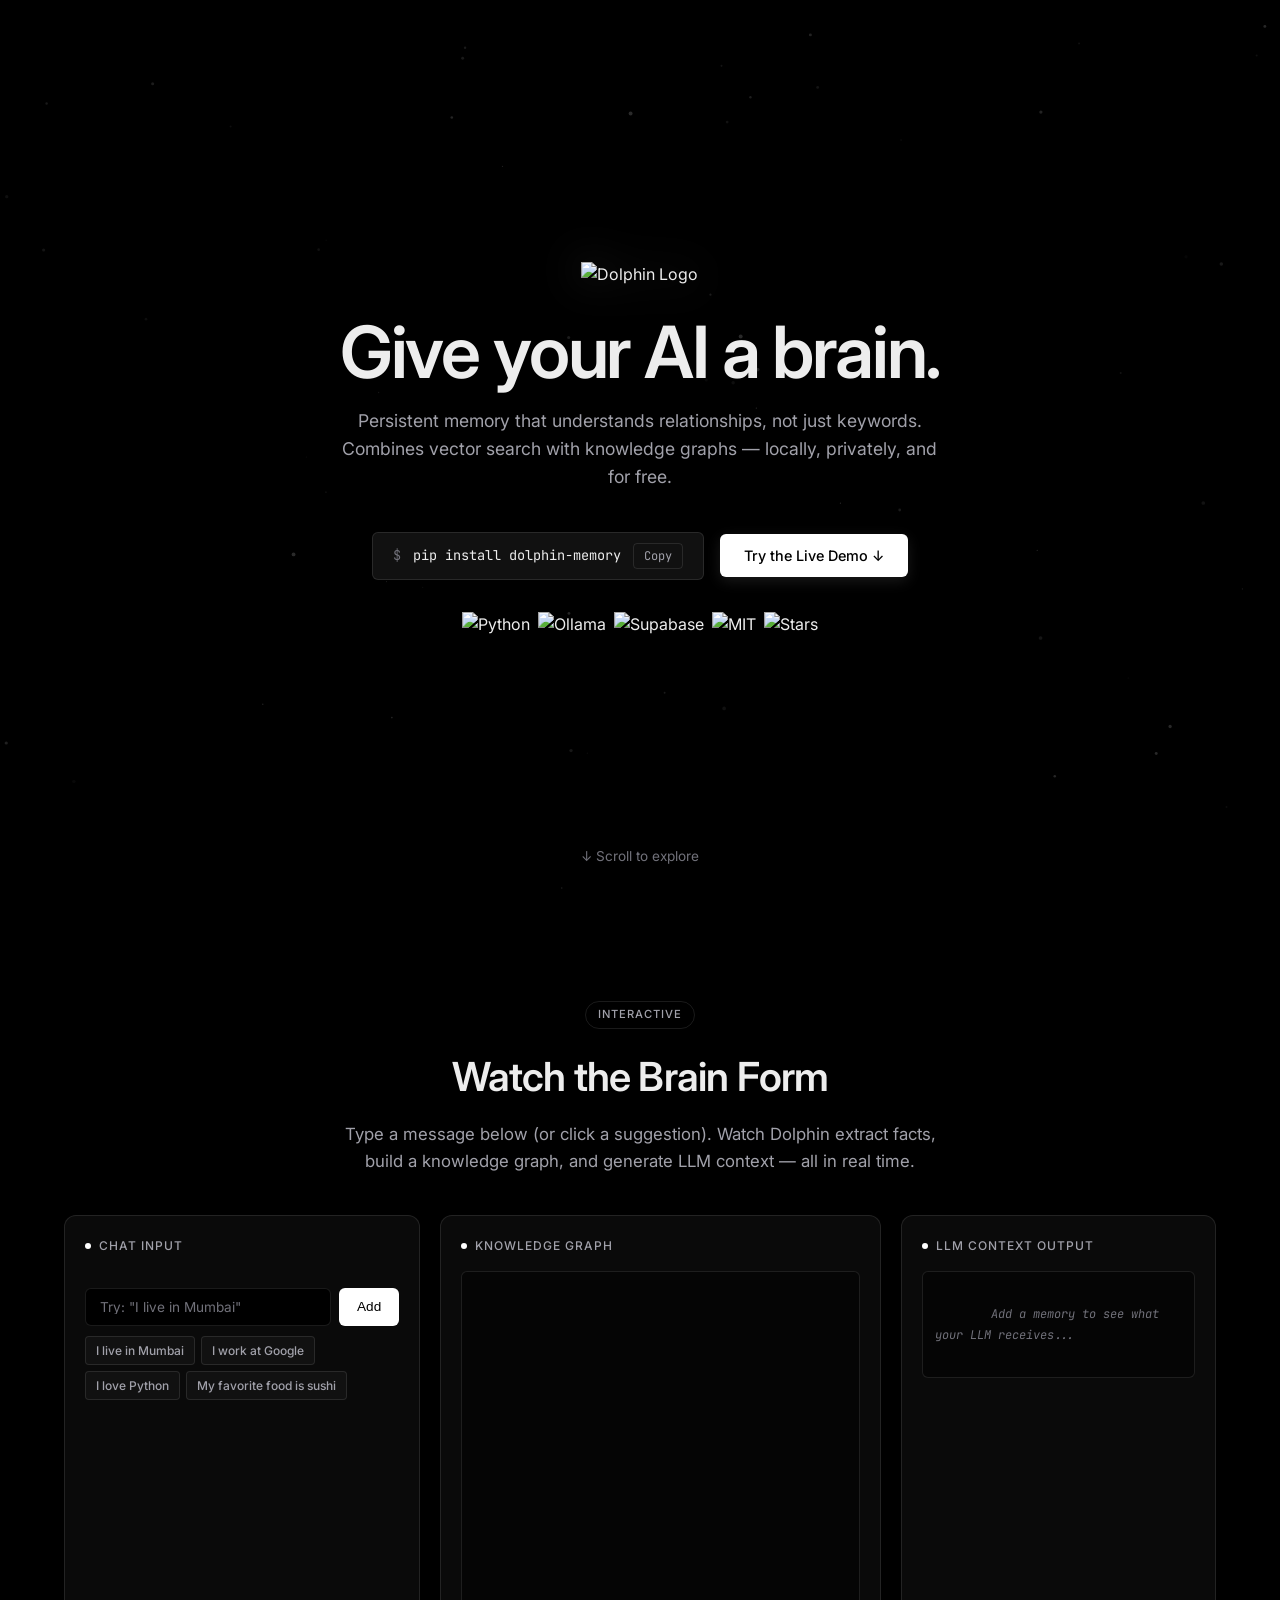
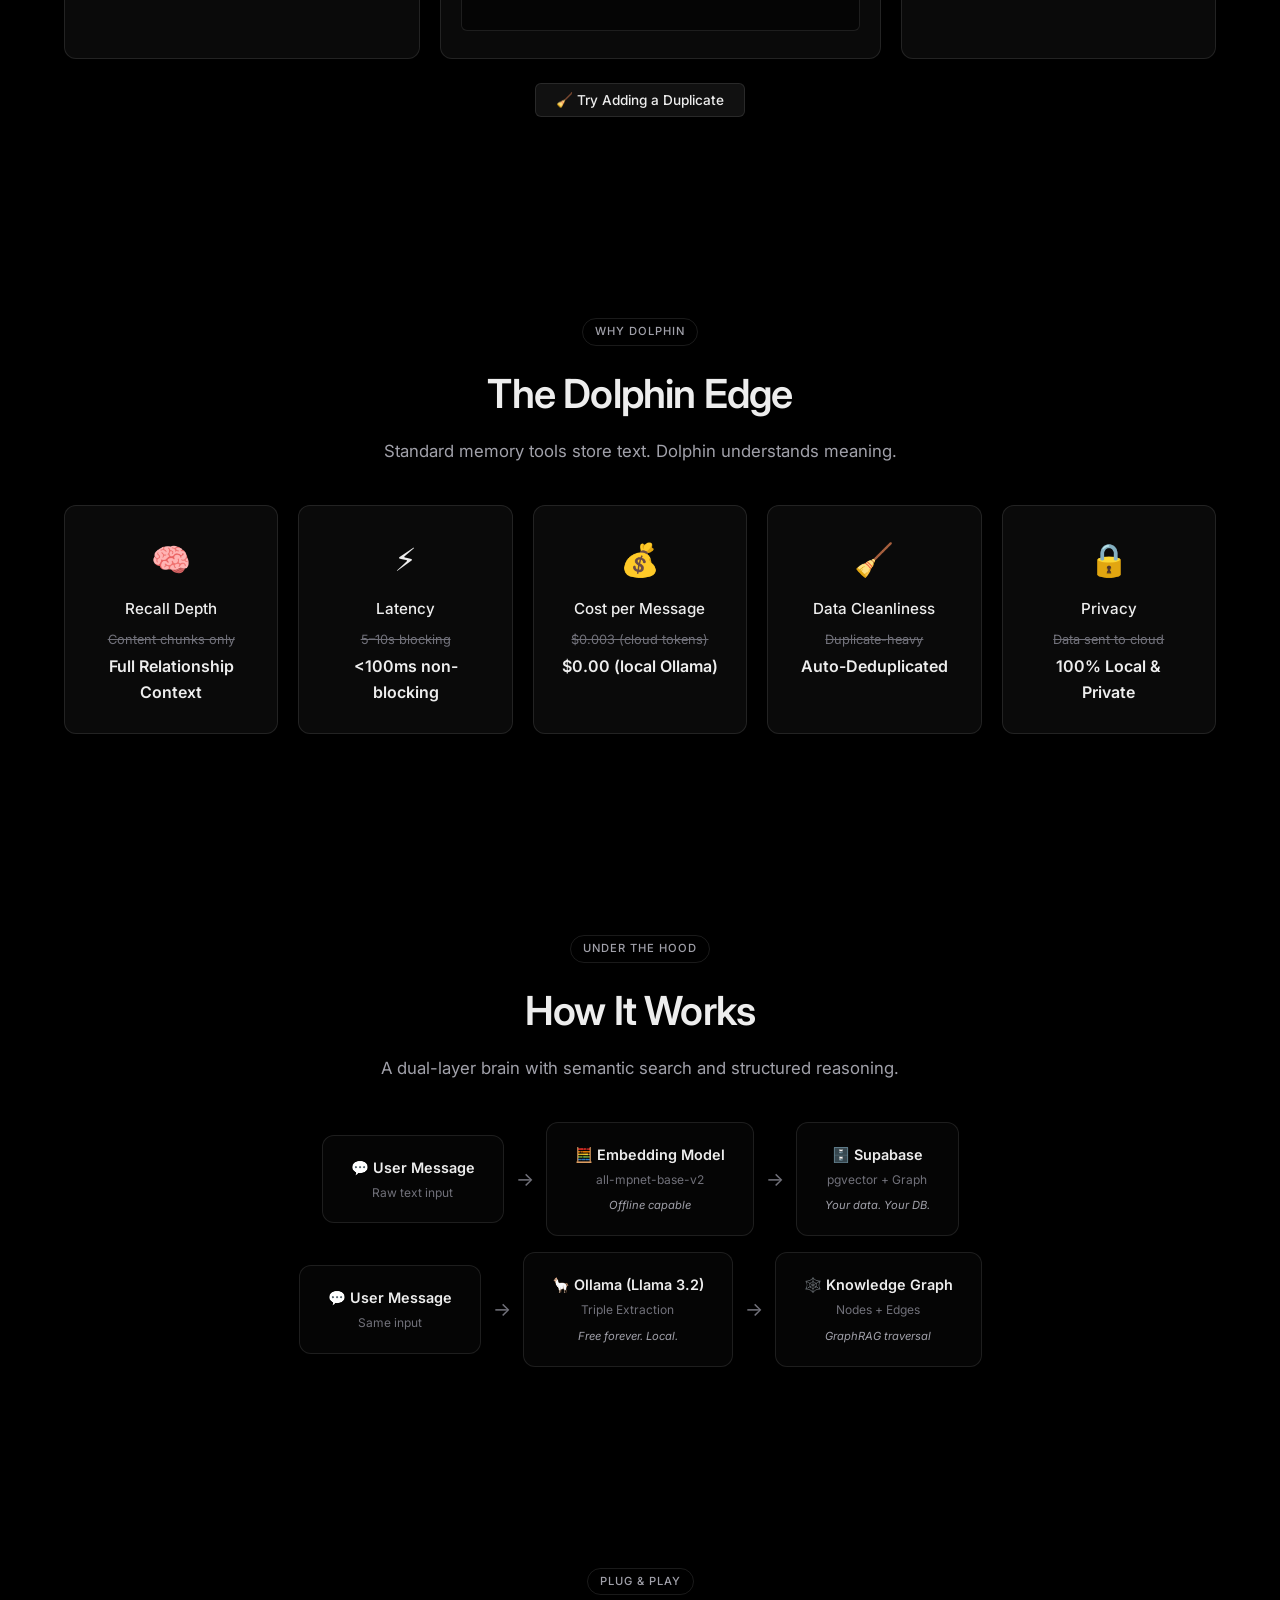
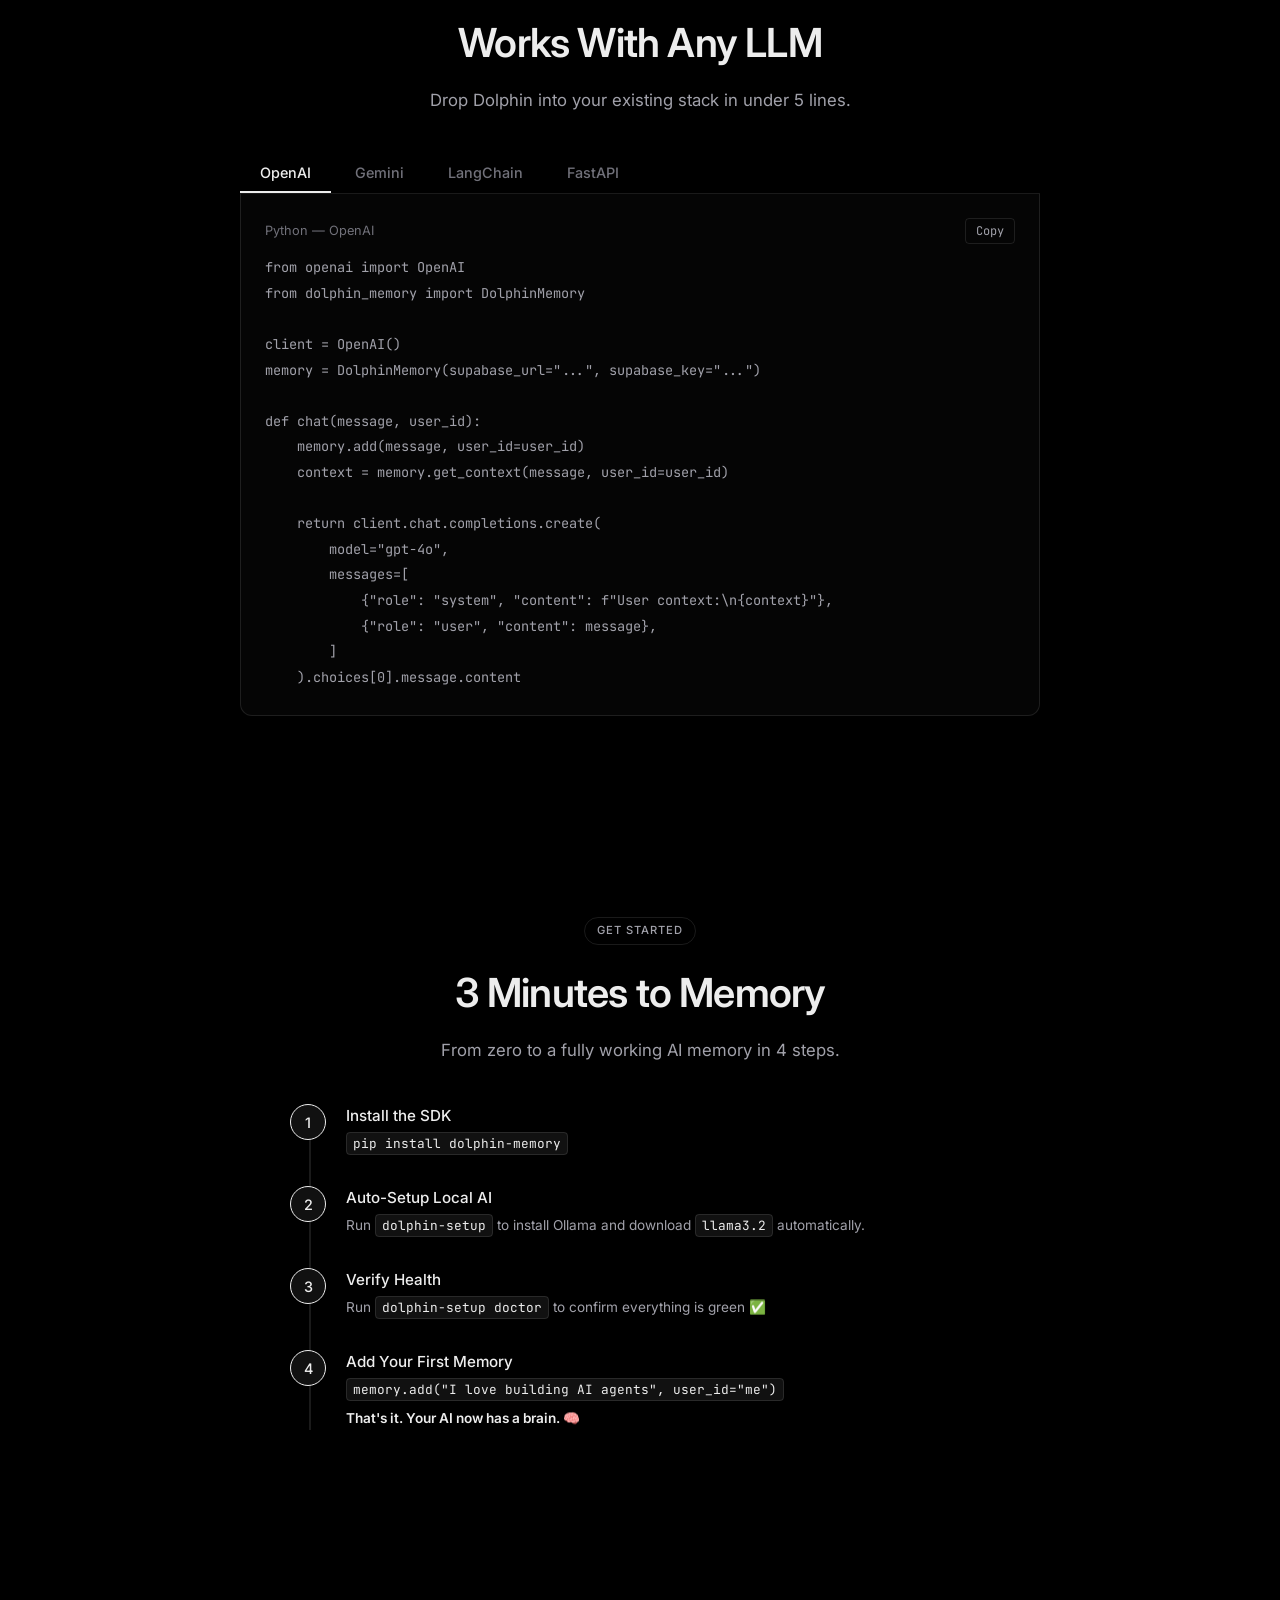
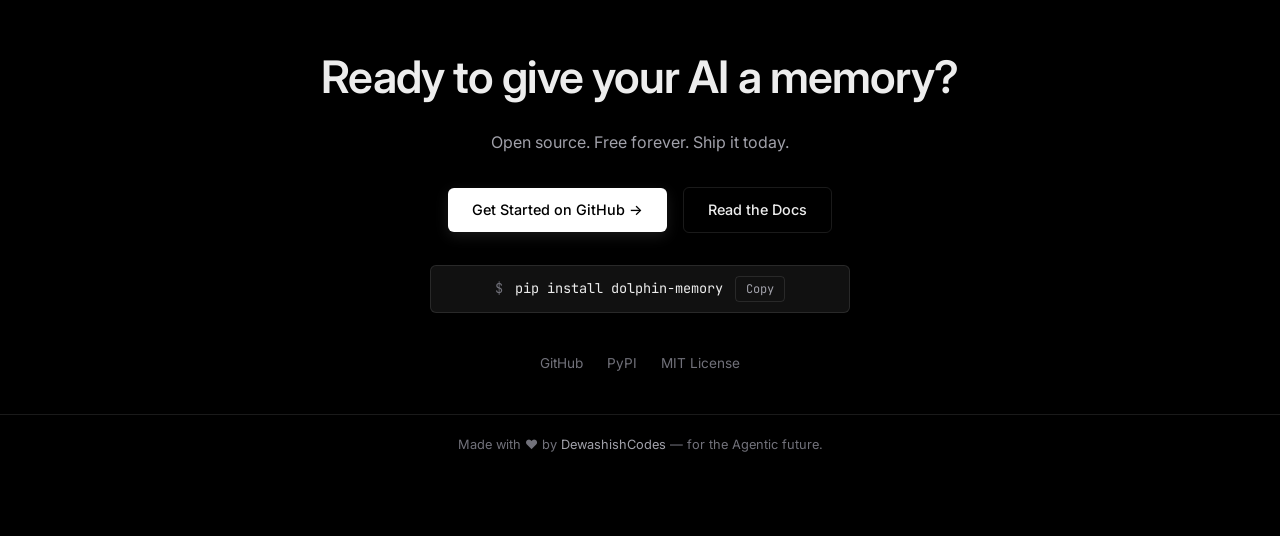
==== docs/index.html @ de153156 "feat(docs): interactive landing page with linear aesthetic - Single-page vanilla HTML/CSS/JS impleme" ====
<!DOCTYPE html>
<html lang="en">
<head>
<meta charset="UTF-8">
<meta name="viewport" content="width=device-width, initial-scale=1.0">
<title>Dolphin Memory — Give your AI a brain</title>
<meta name="description" content="Production-grade memory layer for LLMs. Combines vector retrieval with knowledge graphs. Local-first, non-blocking, and free forever.">
<meta property="og:title" content="Dolphin Memory — Give your AI a brain">
<meta property="og:description" content="Persistent, graph-enhanced memory for LLMs. One line of code.">
<meta property="og:type" content="website">
<link rel="preconnect" href="https://fonts.googleapis.com">
<link href="https://fonts.googleapis.com/css2?family=Inter:wght@400;500;600;700;800;900&family=JetBrains+Mono:wght@400;500&display=swap" rel="stylesheet">
<style>
/* ===== RESET & DESIGN TOKENS ===== */
*,*::before,*::after{box-sizing:border-box;margin:0;padding:0}
:root{
  --bg-deep:#000000;--bg-card:#0a0a0a;--bg-card-hover:#111111;
  --accent:#ffffff;--accent-dim:rgba(255,255,255,0.1);
  --text:#ededed;--text-muted:#a1a1aa;--text-dim:#71717a;
  --border:rgba(255,255,255,0.1);--radius:12px;--radius-sm:6px;
  --font:'Inter',system-ui,sans-serif;--mono:'JetBrains Mono',monospace;
}
html{scroll-behavior:smooth;font-size:16px}
body{font-family:var(--font);background:var(--bg-deep);color:var(--text);overflow-x:hidden;line-height:1.6}
a{color:var(--text-muted);text-decoration:none;transition:color .2s}
a:hover{color:var(--accent)}

/* ===== UTILITIES ===== */
.container{max-width:1200px;margin:0 auto;padding:0 24px}
.section{padding:100px 0;position:relative}
.badge{display:inline-block;padding:4px 12px;border-radius:20px;font-size:.7rem;font-weight:500;letter-spacing:1px;text-transform:uppercase}
.badge-cyan{background:transparent;color:var(--text-muted);border:1px solid var(--border)}

/* ===== GLASSMORPHISM CARDS ===== */
.glass{background:var(--bg-card);border:1px solid var(--border);border-radius:var(--radius);backdrop-filter:blur(16px);-webkit-backdrop-filter:blur(16px);transition:all .3s ease}
.glass:hover{background:var(--bg-card-hover);border-color:rgba(148,163,184,.2)}

/* ===== BUTTONS ===== */
.btn{display:inline-flex;align-items:center;gap:8px;padding:10px 24px;border-radius:var(--radius-sm);font-weight:500;font-size:.9rem;border:none;cursor:pointer;transition:all .2s ease;font-family:var(--font);text-decoration:none}
.btn-primary{background:var(--accent);color:#000000;box-shadow:0 4px 14px rgba(255,255,255,0.1)}
.btn-primary:hover{transform:translateY(-1px);box-shadow:0 6px 20px rgba(255,255,255,0.15);background:#fafafa}
.btn-secondary{background:transparent;color:var(--text);border:1px solid var(--border)}
.btn-secondary:hover{border-color:var(--accent);color:var(--accent)}
.btn-copy{background:transparent;border:1px solid var(--border);color:var(--text-muted);padding:4px 10px;font-size:.75rem;border-radius:4px;cursor:pointer;font-family:var(--mono);transition:all .2s}
.btn-copy:hover{border-color:var(--text);color:var(--text)}

/* ===== SCROLL ANIMATIONS ===== */
.reveal{opacity:0;transform:translateY(30px);transition:all .7s cubic-bezier(.16,1,.3,1)}
.reveal.visible{opacity:1;transform:translateY(0)}

/* ===== PARTICLE CANVAS ===== */
#particles{position:fixed;top:0;left:0;width:100%;height:100%;z-index:0;pointer-events:none}

/* ===== HERO ===== */
.hero{min-height:100vh;display:flex;align-items:center;justify-content:center;text-align:center;position:relative;z-index:1}
.hero-logo{width:80px;height:80px;margin-bottom:24px;filter:drop-shadow(0 0 20px rgba(255,255,255,0.2));animation:pulse-glow 4s ease-in-out infinite}
@keyframes pulse-glow{0%,100%{filter:drop-shadow(0 0 10px rgba(255,255,255,0.1))}50%{filter:drop-shadow(0 0 30px rgba(255,255,255,0.3))}}
.hero h1{font-size:clamp(2.5rem,6vw,4.5rem);font-weight:600;line-height:1.1;margin-bottom:16px;letter-spacing:-0.03em}
.hero .subtitle{font-size:clamp(1rem,2vw,1.1rem);color:var(--text-muted);max-width:600px;margin:0 auto 40px;font-weight:400}
.hero-ctas{display:flex;gap:16px;justify-content:center;flex-wrap:wrap;margin-bottom:32px;align-items:center}
.install-cmd{display:flex;align-items:center;gap:12px;padding:10px 20px;border-radius:var(--radius-sm);font-family:var(--mono);font-size:.85rem;background:#111;border:1px solid var(--border);color:var(--text)}
.install-cmd .dollar{color:var(--text-dim);user-select:none}
.hero-badges{display:flex;gap:8px;justify-content:center;flex-wrap:wrap;margin-top:8px}
.hero-badges img{height:26px}
.scroll-hint{position:absolute;bottom:32px;left:50%;transform:translateX(-50%);color:var(--text-dim);font-size:.85rem;animation:bob 2s ease-in-out infinite}
@keyframes bob{0%,100%{transform:translateX(-50%) translateY(0)}50%{transform:translateX(-50%) translateY(8px)}}

/* ===== DEMO SECTION ===== */
.demo-grid{display:grid;grid-template-columns:1fr 1.4fr 1fr;gap:20px;margin-top:40px}
.demo-panel{padding:20px;min-height:420px}
.demo-panel h3{font-size:.75rem;text-transform:uppercase;letter-spacing:1px;color:var(--text-muted);margin-bottom:16px;display:flex;align-items:center;gap:8px;font-weight:500}
.demo-panel h3 .dot{width:6px;height:6px;border-radius:50%;background:var(--accent);display:inline-block}

/* Chat Panel */
.chat-messages{display:flex;flex-direction:column;gap:10px;margin-bottom:16px;max-height:280px;overflow-y:auto}
.chat-msg{padding:8px 12px;border-radius:8px;font-size:.85rem;max-width:90%;animation:msg-in .4s ease}
.chat-msg.user{background:#1a1a1a;border:1px solid var(--border);align-self:flex-end;color:var(--text)}
.chat-msg.system{background:transparent;border:1px dashed var(--border);align-self:flex-start;color:var(--text-muted);font-family:var(--mono);font-size:.75rem}
@keyframes msg-in{from{opacity:0;transform:translateY(10px)}to{opacity:1;transform:translateY(0)}}
.chat-input-wrap{display:flex;gap:8px}
.chat-input{flex:1;padding:10px 14px;border-radius:var(--radius-sm);background:#000;border:1px solid var(--border);color:var(--text);font-family:var(--font);font-size:.85rem;outline:none;transition:border-color .2s}
.chat-input:focus{border-color:var(--text-muted)}
.chat-input::placeholder{color:var(--text-dim)}
.chat-send{padding:10px 18px;border-radius:var(--radius-sm);background:var(--accent);color:#000;border:none;cursor:pointer;font-weight:500;font-size:.85rem;transition:all .2s}
.chat-send:hover{background:#fafafa}
.quick-msgs{display:flex;flex-wrap:wrap;gap:6px;margin-top:10px}
.quick-msg{padding:4px 10px;border-radius:4px;font-size:.75rem;background:#111;border:1px solid var(--border);color:var(--text-muted);cursor:pointer;transition:all .2s;font-weight:500}
.quick-msg:hover{background:#222;color:var(--text)}

/* Graph Canvas */
#graph-canvas{width:100%;height:360px;border-radius:var(--radius-sm);background:#050505;border:1px solid var(--border)}

/* Context Panel */
.context-output{font-family:var(--mono);font-size:.75rem;line-height:1.7;color:var(--text-muted);white-space:pre-wrap;max-height:320px;overflow-y:auto;padding:12px;background:#050505;border-radius:var(--radius-sm);border:1px solid var(--border)}
.context-output .mem-header{color:var(--text);font-weight:600}
.context-output .mem-time{color:var(--text-dim)}

/* Dedup Banner */
.dedup-banner{margin-top:24px;text-align:center}
.dedup-btn{padding:8px 20px;border-radius:var(--radius-sm);background:#111;border:1px solid var(--border);color:var(--text);cursor:pointer;font-family:var(--font);font-weight:500;font-size:.85rem;transition:all .2s}
.dedup-btn:hover{background:#222}
.dedup-toast{margin-top:12px;padding:8px 16px;border-radius:var(--radius-sm);background:transparent;border:1px solid var(--border);color:var(--text);font-size:.8rem;display:none;animation:msg-in .4s ease}

/* ===== EDGE SECTION ===== */
.edge-grid{display:grid;grid-template-columns:repeat(auto-fit,minmax(200px,1fr));gap:20px;margin-top:40px}
.edge-card{padding:28px;text-align:center}
.edge-card .edge-icon{font-size:2rem;margin-bottom:12px}
.edge-card h4{font-size:.95rem;margin-bottom:8px;font-weight:500}
.edge-card .edge-old{color:var(--text-dim);font-size:.8rem;text-decoration:line-through;margin-bottom:4px}
.edge-card .edge-new{color:var(--text);font-size:1rem;font-weight:600}

/* ===== ARCHITECTURE ===== */
.arch-flow{display:flex;align-items:center;justify-content:center;gap:12px;flex-wrap:wrap;margin-top:40px}
.arch-node{padding:20px 28px;text-align:center;min-width:160px;background:#050505}
.arch-node .arch-label{font-weight:600;font-size:.9rem;margin-bottom:4px}
.arch-node .arch-sub{font-size:.75rem;color:var(--text-dim)}
.arch-node .arch-tag{margin-top:8px;font-size:.7rem;color:var(--text-muted);font-style:italic}
.arch-arrow{color:var(--text-dim);font-size:1.2rem;animation:arrow-pulse 1.5s ease-in-out infinite}
@keyframes arrow-pulse{0%,100%{opacity:.3}50%{opacity:1}}

/* ===== CODE TABS ===== */
.tabs-bar{display:flex;gap:4px;margin-bottom:0;border-bottom:1px solid var(--border);padding-bottom:0}
.tab-btn{padding:10px 20px;border:none;background:transparent;color:var(--text-dim);font-family:var(--font);font-size:.9rem;font-weight:500;cursor:pointer;border-bottom:2px solid transparent;transition:all .2s}
.tab-btn:hover{color:var(--text)}
.tab-btn.active{color:var(--text);border-bottom-color:var(--text)}
.tab-content{display:none;padding:24px;border-radius:0 0 var(--radius) var(--radius);background:#050505;border:1px solid var(--border);border-top:none}
.tab-content.active{display:block}
.tab-content pre{margin:0;overflow-x:auto}
.tab-content code{font-family:var(--mono);font-size:.85rem;line-height:1.6;color:var(--text-muted)}
.code-header{display:flex;justify-content:space-between;align-items:center;margin-bottom:12px}
.code-header span{font-size:.8rem;color:var(--text-dim)}

/* ===== STEPPER ===== */
.stepper{max-width:700px;margin:40px auto 0;position:relative}
.stepper::before{content:'';position:absolute;left:19px;top:0;bottom:0;width:2px;background:var(--border)}
.step{display:flex;gap:20px;margin-bottom:32px;position:relative}
.step-dot{width:36px;height:36px;border-radius:50%;background:#000;border:1px solid var(--border);display:flex;align-items:center;justify-content:center;flex-shrink:0;font-size:.9rem;font-weight:500;transition:all .4s;z-index:1;color:var(--text-dim)}
.step.done .step-dot{background:#111;border-color:var(--text);color:var(--text)}
.step-body h4{font-size:.95rem;margin-bottom:4px;font-weight:500}
.step-body p{font-size:.85rem;color:var(--text-muted)}
.step-body code{font-family:var(--mono);background:#111;border:1px solid var(--border);padding:2px 6px;border-radius:4px;font-size:.8rem;color:var(--text)}

/* ===== SECTION HEADERS ===== */
.section-tag{text-align:center;margin-bottom:16px}
.section-title{text-align:center;font-size:clamp(1.8rem,4vw,2.5rem);font-weight:600;margin-bottom:12px;letter-spacing:-0.02em}
.section-sub{text-align:center;color:var(--text-muted);max-width:600px;margin:0 auto 20px;font-size:1.05rem}

/* ===== FOOTER ===== */
.footer-cta{text-align:center;padding:80px 0 60px}
.footer-cta h2{font-size:clamp(2rem,4vw,2.8rem);font-weight:600;margin-bottom:16px;letter-spacing:-0.02em}
.footer-cta p{color:var(--text-muted);margin-bottom:32px;font-size:1rem}
.footer-links{display:flex;justify-content:center;gap:24px;margin-top:40px;flex-wrap:wrap}
.footer-links a{color:var(--text-dim);font-size:.85rem}
.footer-credit{text-align:center;padding:20px 0;color:var(--text-dim);font-size:.8rem;border-top:1px solid var(--border);margin-top:40px}

/* ===== RESPONSIVE ===== */
@media(max-width:900px){
  .demo-grid{grid-template-columns:1fr}
  .arch-flow{flex-direction:column}
  .arch-arrow{transform:rotate(90deg);margin:8px 0}
  .edge-grid{grid-template-columns:1fr 1fr}
}
@media(max-width:600px){
  .hero-ctas{flex-direction:column;align-items:center}
  .install-cmd{font-size:.8rem}
  .edge-grid{grid-template-columns:1fr}
}
</style>
</head>
<body>

<!-- ===== PARTICLE BG ===== -->
<canvas id="particles"></canvas>

<!-- ===== HERO ===== -->
<section class="hero" id="hero">
<div class="container">
  <img class="hero-logo" src="https://github.com/user-attachments/assets/5f652c60-7932-4a65-a3f5-0b7e2d3339ad" alt="Dolphin Logo">
  <h1>Give your AI a brain.</h1>
  <p class="subtitle">Persistent memory that understands relationships, not just keywords. Combines vector search with knowledge graphs — locally, privately, and for free.</p>
  <div class="hero-ctas">
    <div class="install-cmd"><span class="dollar">$</span> pip install dolphin-memory <button class="btn-copy" onclick="copyText('pip install dolphin-memory',this)">Copy</button></div>
    <a href="#demo" class="btn btn-primary">Try the Live Demo ↓</a>
  </div>
  <div class="hero-badges">
    <img src="https://img.shields.io/badge/Python-3.10+-blue?style=flat-square&logo=python" alt="Python">
    <img src="https://img.shields.io/badge/Ollama-Local_LLM-orange?style=flat-square" alt="Ollama">
    <img src="https://img.shields.io/badge/Supabase-Database-3ECF8E?style=flat-square&logo=supabase&logoColor=white" alt="Supabase">
    <img src="https://img.shields.io/badge/License-MIT-green?style=flat-square" alt="MIT">
    <img src="https://img.shields.io/github/stars/DewashishCodes/dolphin?style=flat-square&color=yellow" alt="Stars">
  </div>
</div>
<div class="scroll-hint">↓ Scroll to explore</div>
</section>

<!-- ===== LIVE DEMO ===== -->
<section class="section" id="demo">
<div class="container">
  <div class="section-tag"><span class="badge badge-cyan">Interactive</span></div>
  <h2 class="section-title reveal">Watch the Brain Form</h2>
  <p class="section-sub reveal">Type a message below (or click a suggestion). Watch Dolphin extract facts, build a knowledge graph, and generate LLM context — all in real time.</p>

  <div class="demo-grid reveal">
    <!-- Chat Panel -->
    <div class="demo-panel glass" id="chat-panel">
      <h3><span class="dot"></span> Chat Input</h3>
      <div class="chat-messages" id="chat-messages"></div>
      <div class="chat-input-wrap">
        <input class="chat-input" id="chat-input" placeholder='Try: "I live in Mumbai"' onkeydown="if(event.key==='Enter')sendChat()">
        <button class="chat-send" onclick="sendChat()">Add</button>
      </div>
      <div class="quick-msgs">
        <span class="quick-msg" onclick="quickSend(this)">I live in Mumbai</span>
        <span class="quick-msg" onclick="quickSend(this)">I work at Google</span>
        <span class="quick-msg" onclick="quickSend(this)">I love Python</span>
        <span class="quick-msg" onclick="quickSend(this)">My favorite food is sushi</span>
      </div>
    </div>

    <!-- Graph Panel -->
    <div class="demo-panel glass">
      <h3><span class="dot"></span> Knowledge Graph</h3>
      <canvas id="graph-canvas"></canvas>
    </div>

    <!-- Context Panel -->
    <div class="demo-panel glass" id="context-panel">
      <h3><span class="dot"></span> LLM Context Output</h3>
      <div class="context-output" id="context-output">
        <span style="color:var(--text-dim);font-style:italic">Add a memory to see what your LLM receives...</span>
      </div>
    </div>
  </div>

  <!-- Dedup Demo -->
  <div class="dedup-banner reveal">
    <button class="dedup-btn" id="dedup-btn" onclick="demoDedupe()">🧹 Try Adding a Duplicate</button>
    <div class="dedup-toast" id="dedup-toast">🧹 Deduplicated! Reinforced existing memory (Similarity: 0.96)</div>
  </div>
</div>
</section>

<!-- ===== THE DOLPHIN EDGE ===== -->
<section class="section" id="edge">
<div class="container">
  <div class="section-tag"><span class="badge badge-cyan">Why Dolphin</span></div>
  <h2 class="section-title reveal">The Dolphin Edge</h2>
  <p class="section-sub reveal">Standard memory tools store text. Dolphin understands meaning.</p>
  <div class="edge-grid">
    <div class="glass edge-card reveal"><div class="edge-icon">🧠</div><h4>Recall Depth</h4><p class="edge-old">Content chunks only</p><p class="edge-new">Full Relationship Context</p></div>
    <div class="glass edge-card reveal"><div class="edge-icon">⚡</div><h4>Latency</h4><p class="edge-old">5–10s blocking</p><p class="edge-new">&lt;100ms non-blocking</p></div>
    <div class="glass edge-card reveal"><div class="edge-icon">💰</div><h4>Cost per Message</h4><p class="edge-old">$0.003 (cloud tokens)</p><p class="edge-new">$0.00 (local Ollama)</p></div>
    <div class="glass edge-card reveal"><div class="edge-icon">🧹</div><h4>Data Cleanliness</h4><p class="edge-old">Duplicate-heavy</p><p class="edge-new">Auto-Deduplicated</p></div>
    <div class="glass edge-card reveal"><div class="edge-icon">🔒</div><h4>Privacy</h4><p class="edge-old">Data sent to cloud</p><p class="edge-new">100% Local & Private</p></div>
  </div>
</div>
</section>

<!-- ===== ARCHITECTURE ===== -->
<section class="section" id="architecture">
<div class="container">
  <div class="section-tag"><span class="badge badge-cyan">Under the Hood</span></div>
  <h2 class="section-title reveal">How It Works</h2>
  <p class="section-sub reveal">A dual-layer brain with semantic search and structured reasoning.</p>
  <div class="arch-flow reveal">
    <div class="glass arch-node"><div class="arch-label">💬 User Message</div><div class="arch-sub">Raw text input</div></div>
    <span class="arch-arrow">→</span>
    <div class="glass arch-node"><div class="arch-label">🧮 Embedding Model</div><div class="arch-sub">all-mpnet-base-v2</div><div class="arch-tag">Offline capable</div></div>
    <span class="arch-arrow">→</span>
    <div class="glass arch-node"><div class="arch-label">🗄️ Supabase</div><div class="arch-sub">pgvector + Graph</div><div class="arch-tag">Your data. Your DB.</div></div>
  </div>
  <div class="arch-flow reveal" style="margin-top:16px">
    <div class="glass arch-node"><div class="arch-label">💬 User Message</div><div class="arch-sub">Same input</div></div>
    <span class="arch-arrow">→</span>
    <div class="glass arch-node"><div class="arch-label">🦙 Ollama (Llama 3.2)</div><div class="arch-sub">Triple Extraction</div><div class="arch-tag">Free forever. Local.</div></div>
    <span class="arch-arrow">→</span>
    <div class="glass arch-node"><div class="arch-label">🕸️ Knowledge Graph</div><div class="arch-sub">Nodes + Edges</div><div class="arch-tag">GraphRAG traversal</div></div>
  </div>
</div>
</section>

<!-- ===== CODE EXAMPLES ===== -->
<section class="section" id="code">
<div class="container">
  <div class="section-tag"><span class="badge badge-cyan">Plug & Play</span></div>
  <h2 class="section-title reveal">Works With Any LLM</h2>
  <p class="section-sub reveal">Drop Dolphin into your existing stack in under 5 lines.</p>
  <div class="reveal" style="max-width:800px;margin:40px auto 0">
    <div class="tabs-bar">
      <button class="tab-btn active" onclick="switchTab(event,'tab-openai')">OpenAI</button>
      <button class="tab-btn" onclick="switchTab(event,'tab-gemini')">Gemini</button>
      <button class="tab-btn" onclick="switchTab(event,'tab-langchain')">LangChain</button>
      <button class="tab-btn" onclick="switchTab(event,'tab-fastapi')">FastAPI</button>
    </div>
    <div class="tab-content active" id="tab-openai"><div class="code-header"><span>Python — OpenAI</span><button class="btn-copy" onclick="copyCode('tab-openai',this)">Copy</button></div><pre><code>from openai import OpenAI
from dolphin_memory import DolphinMemory

client = OpenAI()
memory = DolphinMemory(supabase_url="...", supabase_key="...")

def chat(message, user_id):
    memory.add(message, user_id=user_id)
    context = memory.get_context(message, user_id=user_id)

    return client.chat.completions.create(
        model="gpt-4o",
        messages=[
            {"role": "system", "content": f"User context:\n{context}"},
            {"role": "user", "content": message},
        ]
    ).choices[0].message.content</code></pre></div>
    <div class="tab-content" id="tab-gemini"><div class="code-header"><span>Python — Google Gemini</span><button class="btn-copy" onclick="copyCode('tab-gemini',this)">Copy</button></div><pre><code>import google.generativeai as genai
from dolphin_memory import DolphinMemory

genai.configure(api_key="...")
model = genai.GenerativeModel("gemini-2.5-flash")
memory = DolphinMemory(supabase_url="...", supabase_key="...")

def chat(message, user_id):
    memory.add(message, user_id=user_id)
    context = memory.get_context(message, user_id=user_id)
    return model.generate_content(
        f"User context:\n{context}\n\nUser: {message}"
    )</code></pre></div>
    <div class="tab-content" id="tab-langchain"><div class="code-header"><span>Python — LangChain</span><button class="btn-copy" onclick="copyCode('tab-langchain',this)">Copy</button></div><pre><code>from langchain_openai import ChatOpenAI
from dolphin_memory import DolphinMemory

llm = ChatOpenAI(model="gpt-4o")
memory = DolphinMemory(supabase_url="...", supabase_key="...")

context = memory.get_context("Tell me about myself", user_id="u1")
response = llm.invoke(f"Context:\n{context}\n\nUser: Tell me about myself")</code></pre></div>
    <div class="tab-content" id="tab-fastapi"><div class="code-header"><span>Python — FastAPI</span><button class="btn-copy" onclick="copyCode('tab-fastapi',this)">Copy</button></div><pre><code>from fastapi import FastAPI
from dolphin_memory import DolphinMemory

app = FastAPI()
memory = DolphinMemory(supabase_url="...", supabase_key="...")
memory.prewarm()  # Load models at startup

@app.post("/chat")
async def chat(message: str, user_id: str):
    memory.add(message, user_id=user_id)
    context = memory.get_context(message, user_id=user_id)
    return {"context": context}  # Pass to your LLM of choice</code></pre></div>
  </div>
</div>
</section>

<!-- ===== QUICK START STEPPER ===== -->
<section class="section" id="quickstart">
<div class="container">
  <div class="section-tag"><span class="badge badge-cyan">Get Started</span></div>
  <h2 class="section-title reveal">3 Minutes to Memory</h2>
  <p class="section-sub reveal">From zero to a fully working AI memory in 4 steps.</p>
  <div class="stepper reveal">
    <div class="step" data-step><div class="step-dot">1</div><div class="step-body"><h4>Install the SDK</h4><p><code>pip install dolphin-memory</code></p></div></div>
    <div class="step" data-step><div class="step-dot">2</div><div class="step-body"><h4>Auto-Setup Local AI</h4><p>Run <code>dolphin-setup</code> to install Ollama and download <code>llama3.2</code> automatically.</p></div></div>
    <div class="step" data-step><div class="step-dot">3</div><div class="step-body"><h4>Verify Health</h4><p>Run <code>dolphin-setup doctor</code> to confirm everything is green ✅</p></div></div>
    <div class="step" data-step><div class="step-dot">4</div><div class="step-body"><h4>Add Your First Memory</h4><p><code>memory.add("I love building AI agents", user_id="me")</code></p><p style="margin-top:8px;color:var(--cyan);font-weight:600">That's it. Your AI now has a brain. 🧠</p></div></div>
  </div>
</div>
</section>

<!-- ===== FOOTER CTA ===== -->
<section class="section footer-cta" id="cta">
<div class="container">
  <h2 class="reveal">Ready to give your AI a memory?</h2>
  <p class="reveal">Open source. Free forever. Ship it today.</p>
  <div class="hero-ctas reveal">
    <a href="https://github.com/DewashishCodes/dolphin" target="_blank" class="btn btn-primary">Get Started on GitHub →</a>
    <a href="https://github.com/DewashishCodes/dolphin/tree/main/sdk#readme" target="_blank" class="btn btn-secondary">Read the Docs</a>
  </div>
  <div class="install-cmd reveal" style="margin:24px auto 0;max-width:420px;justify-content:center">
    <span class="dollar">$</span> pip install dolphin-memory <button class="btn-copy" onclick="copyText('pip install dolphin-memory',this)">Copy</button>
  </div>
  <div class="footer-links">
    <a href="https://github.com/DewashishCodes/dolphin">GitHub</a>
    <a href="https://pypi.org/project/dolphin-memory/">PyPI</a>
    <a href="https://github.com/DewashishCodes/dolphin/blob/main/LICENSE">MIT License</a>
  </div>
</div>
<div class="footer-credit">Made with ❤️ by <a href="https://github.com/DewashishCodes">DewashishCodes</a> — for the Agentic future.</div>
</section>

<script>
/* ===== PARTICLES ===== */
(function(){const c=document.getElementById('particles'),x=c.getContext('2d');let w,h,ps=[];function resize(){w=c.width=window.innerWidth;h=c.height=window.innerHeight}window.addEventListener('resize',resize);resize();for(let i=0;i<60;i++)ps.push({x:Math.random()*w,y:Math.random()*h,r:Math.random()*1.5+.5,vy:-(Math.random()*.1+.05),vx:(Math.random()-.5)*.1,a:Math.random()*.15+.02});function draw(){x.clearRect(0,0,w,h);ps.forEach(p=>{p.y+=p.vy;p.x+=p.vx;if(p.y<-10){p.y=h+10;p.x=Math.random()*w}x.beginPath();x.arc(p.x,p.y,p.r,0,Math.PI*2);x.fillStyle=`rgba(255,255,255,${p.a})`;x.fill()});requestAnimationFrame(draw)}draw()})();

/* ===== SCROLL REVEAL ===== */
const obs=new IntersectionObserver((es)=>{es.forEach(e=>{if(e.isIntersecting){e.target.classList.add('visible');if(e.target.hasAttribute('data-step'))e.target.classList.add('done')}})},{threshold:.15});
document.querySelectorAll('.reveal,[data-step]').forEach(el=>obs.observe(el));

/* ===== COPY ===== */
function copyText(t,btn){navigator.clipboard.writeText(t);btn.textContent='Copied!';setTimeout(()=>btn.textContent='Copy',1500)}
function copyCode(id,btn){const code=document.querySelector('#'+id+' code').textContent;copyText(code,btn)}

/* ===== TABS ===== */
function switchTab(e,id){document.querySelectorAll('.tab-btn').forEach(b=>b.classList.remove('active'));document.querySelectorAll('.tab-content').forEach(t=>t.classList.remove('active'));e.target.classList.add('active');document.getElementById(id).classList.add('active')}

/* ===== KNOWLEDGE GRAPH SIMULATION ===== */
const graphCanvas=document.getElementById('graph-canvas');const gx=graphCanvas.getContext('2d');
let gw,gh;function resizeGraph(){const r=graphCanvas.parentElement;gw=graphCanvas.width=r.clientWidth-40;gh=graphCanvas.height=360}
window.addEventListener('resize',resizeGraph);resizeGraph();

let nodes=[],edges=[];
const COLORS={Person:'#ffffff',City:'#3b82f6',Company:'#8b5cf6',Language:'#10b981',Skill:'#f59e0b',Sport:'#ec4899',Food:'#f97316',Entity:'#71717a'};

function addGraphData(s,p,o,oLabel){
  let sn=nodes.find(n=>n.name===s);
  if(!sn){sn={name:s,label:'Person',x:gw/2+Math.random()*40-20,y:gh/2+Math.random()*40-20,vx:0,vy:0,r:s==='User'?20:14,pulse:1};nodes.push(sn)}
  let on=nodes.find(n=>n.name===o);
  if(!on){const a=Math.random()*Math.PI*2;const d=80+Math.random()*60;on={name:o,label:oLabel||'Entity',x:sn.x+Math.cos(a)*d,y:sn.y+Math.sin(a)*d,vx:0,vy:0,r:14,pulse:1};nodes.push(on)}
  if(!edges.find(e=>e.s===s&&e.o===o&&e.p===p)){edges.push({s,o,p})}
  on.pulse=1.4;sn.pulse=1.2;
}

function pulseNode(name){const n=nodes.find(x=>x.name===name);if(n)n.pulse=2.5}

function simGraph(){
  nodes.forEach(a=>{nodes.forEach(b=>{if(a===b)return;let dx=a.x-b.x,dy=a.y-b.y,d=Math.sqrt(dx*dx+dy*dy)||1;if(d<120){const f=(120-d)*0.003;a.vx+=dx/d*f;a.vy+=dy/d*f}});
  a.vx+=(gw/2-a.x)*0.0003;a.vy+=(gh/2-a.y)*0.0003});
  edges.forEach(e=>{const a=nodes.find(n=>n.name===e.s),b=nodes.find(n=>n.name===e.o);if(!a||!b)return;let dx=b.x-a.x,dy=b.y-a.y,d=Math.sqrt(dx*dx+dy*dy)||1;const f=(d-100)*0.002;a.vx+=dx/d*f;a.vy+=dy/d*f;b.vx-=dx/d*f;b.vy-=dy/d*f});
  nodes.forEach(n=>{n.vx*=.92;n.vy*=.92;n.x+=n.vx;n.y+=n.vy;n.x=Math.max(30,Math.min(gw-30,n.x));n.y=Math.max(30,Math.min(gh-30,n.y));n.pulse+=(1-n.pulse)*.1});
}

function drawGraph(){
  gx.clearRect(0,0,gw,gh);
  edges.forEach(e=>{const a=nodes.find(n=>n.name===e.s),b=nodes.find(n=>n.name===e.o);if(!a||!b)return;
  gx.beginPath();gx.moveTo(a.x,a.y);gx.lineTo(b.x,b.y);gx.strokeStyle='rgba(255,255,255,0.1)';gx.lineWidth=1;gx.stroke();
  const mx=(a.x+b.x)/2,my=(a.y+b.y)/2;gx.font='400 10px JetBrains Mono';gx.fillStyle='rgba(161,161,170,.8)';gx.textAlign='center';gx.fillText(e.p,mx,my-6)});
  nodes.forEach(n=>{const c=COLORS[n.label]||COLORS.Entity;
  gx.beginPath();gx.arc(n.x,n.y,n.r*n.pulse,0,Math.PI*2);gx.fillStyle=n.name==='User'?'#ffffff':`${c}20`;gx.fill();gx.strokeStyle=c;gx.lineWidth=1.5;gx.stroke();
  gx.font=`${n.name==='User'?'600':'400'} 11px Inter`;gx.fillStyle='#ededed';gx.textAlign='center';gx.fillText(n.name,n.x,n.y+n.r*n.pulse+14)});
  simGraph();requestAnimationFrame(drawGraph);
}
drawGraph();

/* ===== CHAT SIMULATOR ===== */
const TRIPLES_MAP={
  'i live in mumbai':[{s:'User',p:'LIVES_IN',o:'Mumbai',ol:'City'}],
  'i work at google':[{s:'User',p:'WORKS_AT',o:'Google',ol:'Company'}],
  'i love python':[{s:'User',p:'LIKES',o:'Python',ol:'Language'}],
  'my favorite food is sushi':[{s:'User',p:'LIKES',o:'Sushi',ol:'Food'}],
  'i enjoy rock climbing':[{s:'User',p:'LIKES',o:'Rock Climbing',ol:'Sport'}],
};
let memories=[];let memId=0;

function extractTriples(text){
  const lower=text.toLowerCase().trim();
  for(const[key,triples]of Object.entries(TRIPLES_MAP)){if(lower.includes(key.slice(2)))return triples}
  const words=text.split(/\s+/).filter(w=>w.length>3&&!['the','and','that','this','with','from','have','been','just','really','also','very'].includes(w.toLowerCase()));
  if(words.length>0){const o=words[words.length-1];return[{s:'User',p:'RELATED_TO',o:o.charAt(0).toUpperCase()+o.slice(1),ol:'Entity'}]}
  return[];
}

function sendChat(){
  const input=document.getElementById('chat-input');const text=input.value.trim();if(!text)return;input.value='';
  const msgs=document.getElementById('chat-messages');
  msgs.innerHTML+=`<div class="chat-msg user">${text}</div>`;
  memId++;memories.push({id:memId,text,time:'Just now'});
  const triples=extractTriples(text);
  triples.forEach(t=>addGraphData(t.s,t.p,t.o,t.ol));
  const status=`{ status: "created", memory_id: ${memId} }`;
  setTimeout(()=>{msgs.innerHTML+=`<div class="chat-msg system">${status}</div>`;msgs.scrollTop=msgs.scrollHeight;updateContext()},300);
}
function quickSend(el){document.getElementById('chat-input').value=el.textContent;sendChat()}

function updateContext(){
  const ctx=document.getElementById('context-output');let html='<span class="mem-header">### RELEVANT MEMORIES</span>\n';
  memories.slice(-5).reverse().forEach(m=>{html+=`- <span class="mem-time">[${m.time}]</span>: ${m.text}\n`});
  if(edges.length>0){html+='\n<span class="mem-header">### KNOWLEDGE GRAPH</span>\n';edges.forEach(e=>{const on=nodes.find(n=>n.name===e.o);html+=`User ${e.p} ${e.o} (${on?on.label:'Entity'})\n`})}
  ctx.innerHTML=html;
}

/* ===== DEDUP DEMO ===== */
function demoDedupe(){
  if(!memories.some(m=>m.text.toLowerCase().includes('python'))){
    document.getElementById('chat-input').value='I love Python';sendChat();
    setTimeout(demoDedupe,800);return}
  pulseNode('Python');
  document.getElementById('dedup-toast').style.display='block';
  const msgs=document.getElementById('chat-messages');
  msgs.innerHTML+=`<div class="chat-msg user" style="opacity:.6">I really enjoy Python programming</div>`;
  setTimeout(()=>{msgs.innerHTML+=`<div class="chat-msg system" style="color:#4ade80">{ status: "reinforced", similarity: 0.96 }</div>`;msgs.scrollTop=msgs.scrollHeight},300);
  document.getElementById('dedup-btn').disabled=true;document.getElementById('dedup-btn').style.opacity='.5';
}
</script>
</body>
</html>
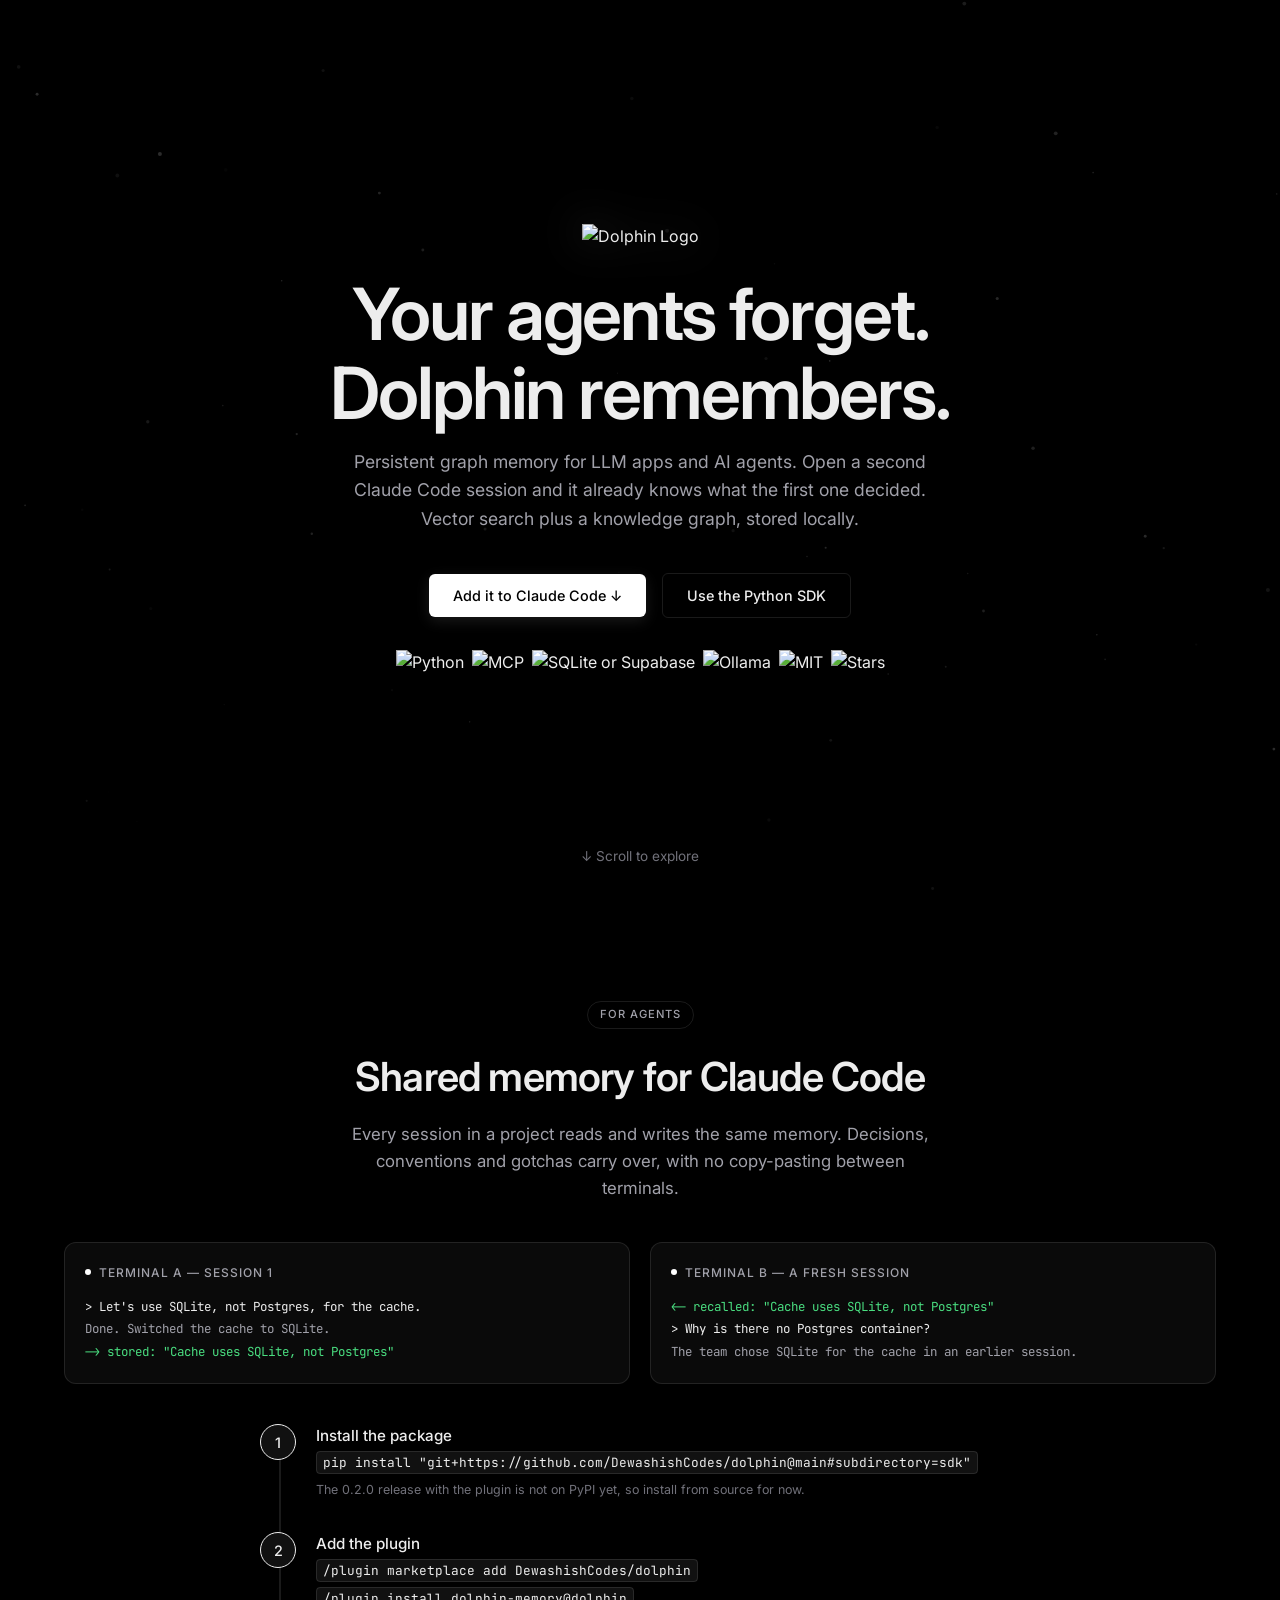
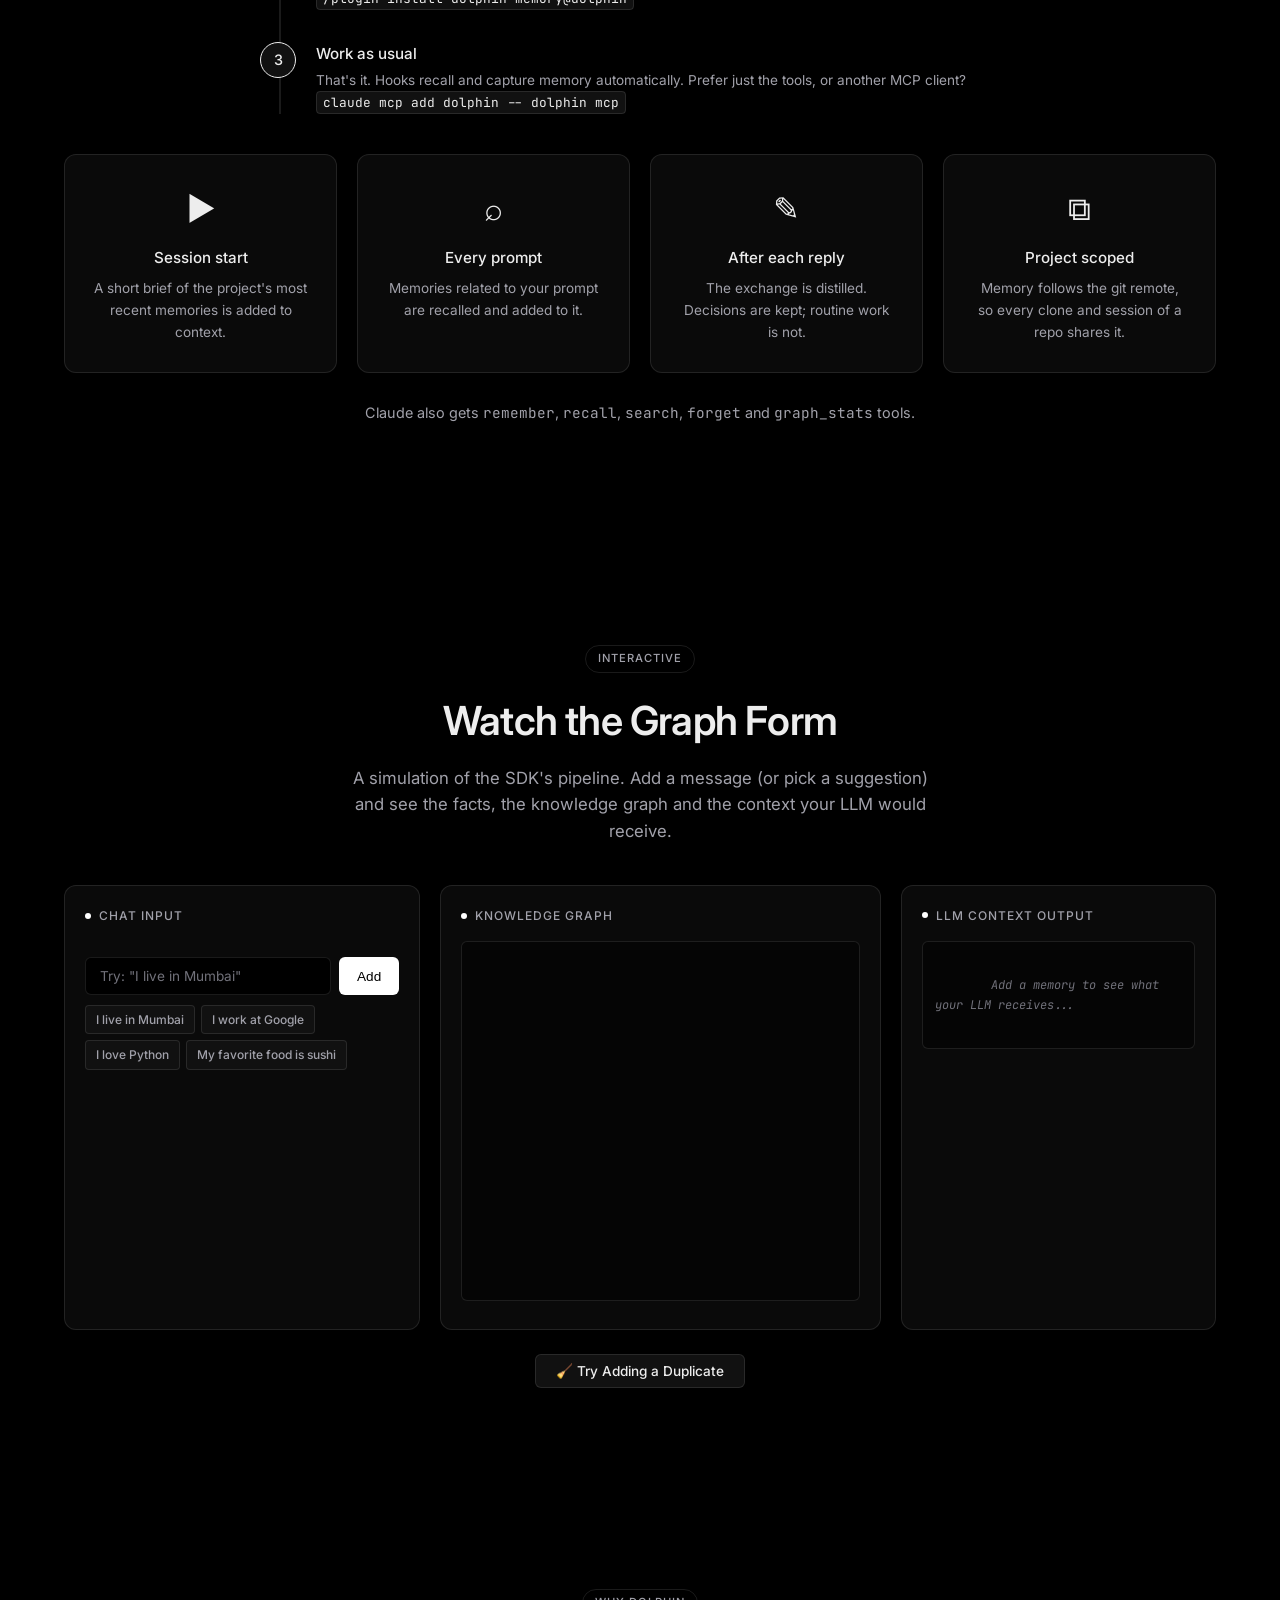
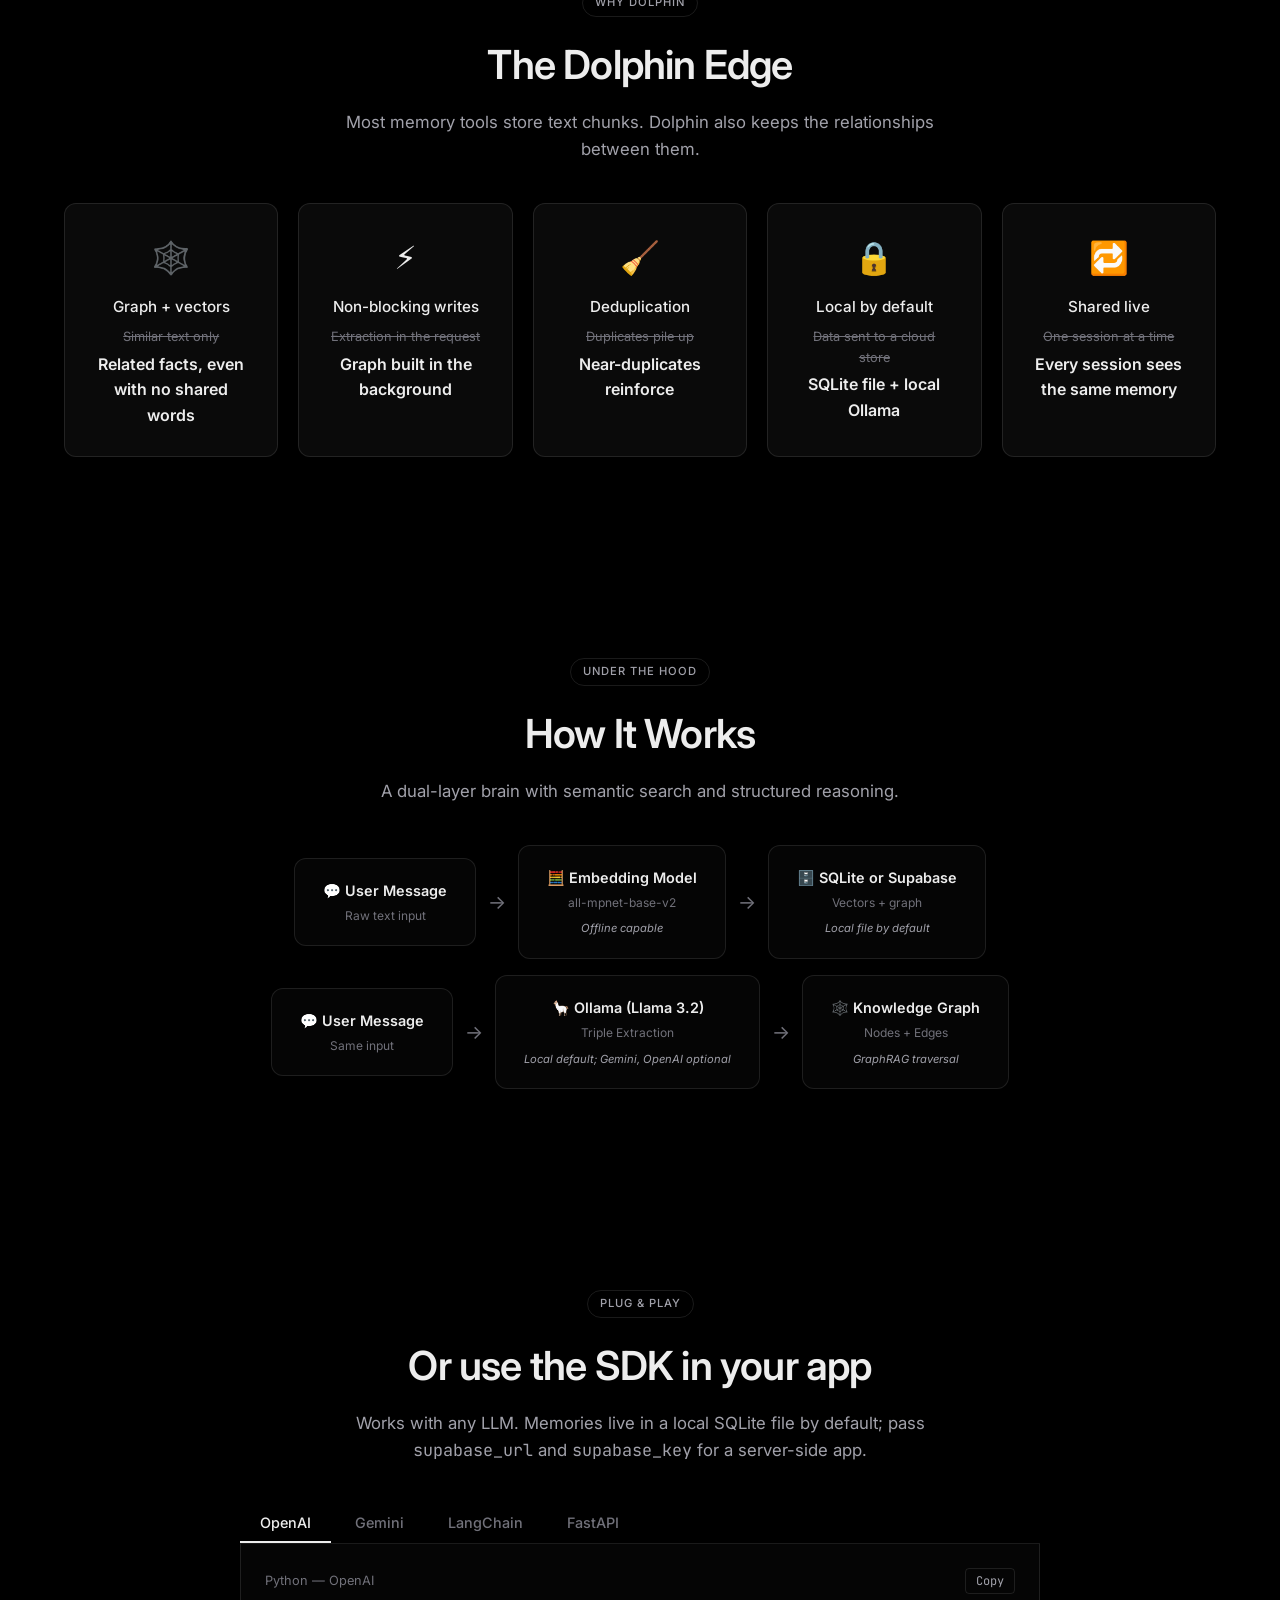
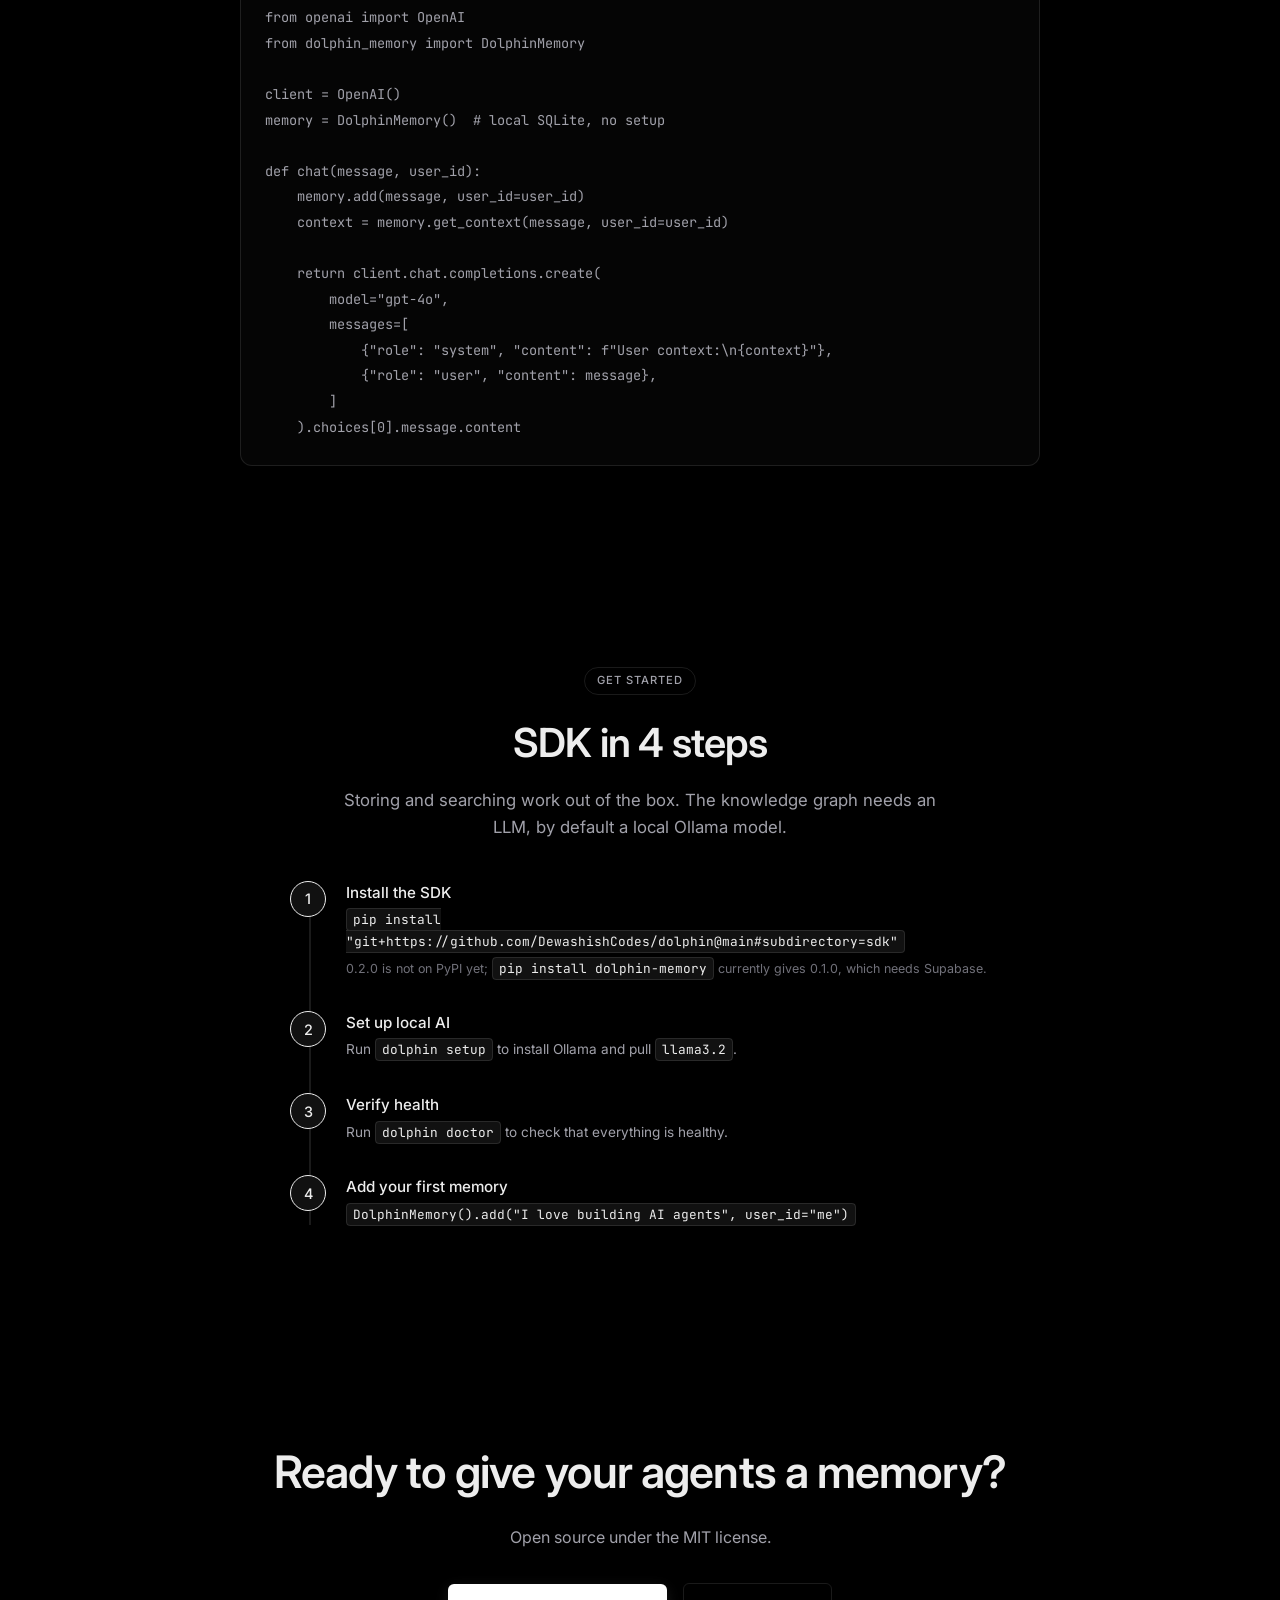
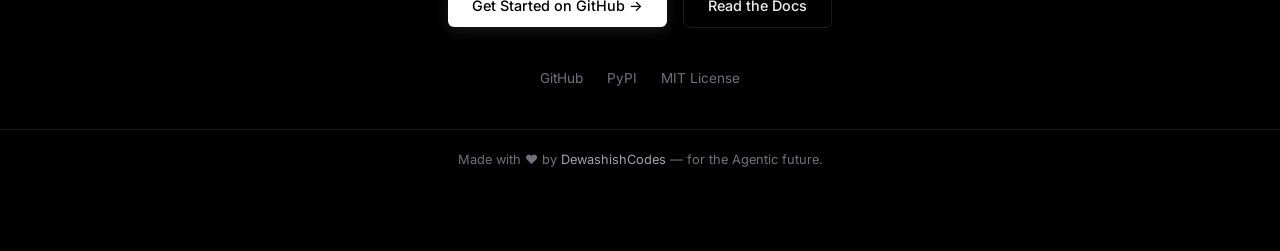
==== commit 52f84057: "docs: rewrite landing page around agent memory and the Claude Code plugin Lead with shared memory fo" ====
--- a/docs/index.html
+++ b/docs/index.html
@@ -3,10 +3,10 @@
 <head>
 <meta charset="UTF-8">
 <meta name="viewport" content="width=device-width, initial-scale=1.0">
-<title>Dolphin Memory — Give your AI a brain</title>
-<meta name="description" content="Production-grade memory layer for LLMs. Combines vector retrieval with knowledge graphs. Local-first, non-blocking, and free forever.">
-<meta property="og:title" content="Dolphin Memory — Give your AI a brain">
-<meta property="og:description" content="Persistent, graph-enhanced memory for LLMs. One line of code.">
+<title>Dolphin Memory — Shared memory for AI agents</title>
+<meta name="description" content="Persistent graph memory for LLM apps and AI agents. A Python SDK, an MCP server and a Claude Code plugin, so every session already knows what the last one decided. Local-first, open source.">
+<meta property="og:title" content="Dolphin Memory — Shared memory for AI agents">
+<meta property="og:description" content="Vector search plus a knowledge graph. Use it as a Python SDK or as shared memory for Claude Code sessions.">
 <meta property="og:type" content="website">
 <link rel="preconnect" href="https://fonts.googleapis.com">
 <link href="https://fonts.googleapis.com/css2?family=Inter:wght@400;500;600;700;800;900&family=JetBrains+Mono:wght@400;500&display=swap" rel="stylesheet">
@@ -153,9 +153,18 @@
 .footer-links a{color:var(--text-dim);font-size:.85rem}
 .footer-credit{text-align:center;padding:20px 0;color:var(--text-dim);font-size:.8rem;border-top:1px solid var(--border);margin-top:40px}
 
+/* ===== AGENT SESSIONS ===== */
+.session-grid{display:grid;grid-template-columns:1fr 1fr;gap:20px;margin:40px 0}
+.session{padding:20px}
+.session h3{font-size:.75rem;text-transform:uppercase;letter-spacing:1px;color:var(--text-muted);margin-bottom:14px;display:flex;align-items:center;gap:8px;font-weight:500}
+.session h3 .dot{width:6px;height:6px;border-radius:50%;background:var(--accent);display:inline-block}
+.session pre{font-family:var(--mono);font-size:.78rem;line-height:1.8;white-space:pre-wrap;color:var(--text-muted)}
+.session .you{color:var(--text)}
+.session .mem{color:#4ade80}
+
 /* ===== RESPONSIVE ===== */
 @media(max-width:900px){
-  .demo-grid{grid-template-columns:1fr}
+  .demo-grid,.session-grid{grid-template-columns:1fr}
   .arch-flow{flex-direction:column}
   .arch-arrow{transform:rotate(90deg);margin:8px 0}
   .edge-grid{grid-template-columns:1fr 1fr}
@@ -176,16 +185,17 @@
 <section class="hero" id="hero">
 <div class="container">
   <img class="hero-logo" src="https://github.com/user-attachments/assets/5f652c60-7932-4a65-a3f5-0b7e2d3339ad" alt="Dolphin Logo">
-  <h1>Give your AI a brain.</h1>
-  <p class="subtitle">Persistent memory that understands relationships, not just keywords. Combines vector search with knowledge graphs — locally, privately, and for free.</p>
+  <h1>Your agents forget.<br>Dolphin remembers.</h1>
+  <p class="subtitle">Persistent graph memory for LLM apps and AI agents. Open a second Claude Code session and it already knows what the first one decided. Vector search plus a knowledge graph, stored locally.</p>
   <div class="hero-ctas">
-    <div class="install-cmd"><span class="dollar">$</span> pip install dolphin-memory <button class="btn-copy" onclick="copyText('pip install dolphin-memory',this)">Copy</button></div>
-    <a href="#demo" class="btn btn-primary">Try the Live Demo ↓</a>
+    <a href="#agents" class="btn btn-primary">Add it to Claude Code ↓</a>
+    <a href="#code" class="btn btn-secondary">Use the Python SDK</a>
   </div>
   <div class="hero-badges">
     <img src="https://img.shields.io/badge/Python-3.10+-blue?style=flat-square&logo=python" alt="Python">
+    <img src="https://img.shields.io/badge/Protocol-MCP-6E56CF?style=flat-square" alt="MCP">
+    <img src="https://img.shields.io/badge/Storage-SQLite_or_Supabase-3ECF8E?style=flat-square" alt="SQLite or Supabase">
     <img src="https://img.shields.io/badge/Ollama-Local_LLM-orange?style=flat-square" alt="Ollama">
-    <img src="https://img.shields.io/badge/Supabase-Database-3ECF8E?style=flat-square&logo=supabase&logoColor=white" alt="Supabase">
     <img src="https://img.shields.io/badge/License-MIT-green?style=flat-square" alt="MIT">
     <img src="https://img.shields.io/github/stars/DewashishCodes/dolphin?style=flat-square&color=yellow" alt="Stars">
   </div>
@@ -193,12 +203,50 @@
 <div class="scroll-hint">↓ Scroll to explore</div>
 </section>
 
+<!-- ===== AGENTS ===== -->
+<section class="section" id="agents">
+<div class="container">
+  <div class="section-tag"><span class="badge badge-cyan">For agents</span></div>
+  <h2 class="section-title reveal">Shared memory for Claude Code</h2>
+  <p class="section-sub reveal">Every session in a project reads and writes the same memory. Decisions, conventions and gotchas carry over, with no copy-pasting between terminals.</p>
+
+  <div class="session-grid reveal">
+    <div class="glass session">
+      <h3><span class="dot"></span> Terminal A — session 1</h3>
+      <pre><span class="you">&gt; Let's use SQLite, not Postgres, for the cache.</span>
+<span class="ai">Done. Switched the cache to SQLite.</span>
+<span class="mem">⟶ stored: "Cache uses SQLite, not Postgres"</span></pre>
+    </div>
+    <div class="glass session">
+      <h3><span class="dot"></span> Terminal B — a fresh session</h3>
+      <pre><span class="mem">⟵ recalled: "Cache uses SQLite, not Postgres"</span>
+<span class="you">&gt; Why is there no Postgres container?</span>
+<span class="ai">The team chose SQLite for the cache in an earlier session.</span></pre>
+    </div>
+  </div>
+
+  <div class="stepper reveal" style="max-width:760px">
+    <div class="step" data-step><div class="step-dot">1</div><div class="step-body"><h4>Install the package</h4><p><code>pip install "git+https://github.com/DewashishCodes/dolphin@main#subdirectory=sdk"</code></p><p style="margin-top:6px;font-size:.78rem;color:var(--text-dim)">The 0.2.0 release with the plugin is not on PyPI yet, so install from source for now.</p></div></div>
+    <div class="step" data-step><div class="step-dot">2</div><div class="step-body"><h4>Add the plugin</h4><p><code>/plugin marketplace add DewashishCodes/dolphin</code></p><p style="margin-top:6px"><code>/plugin install dolphin-memory@dolphin</code></p></div></div>
+    <div class="step" data-step><div class="step-dot">3</div><div class="step-body"><h4>Work as usual</h4><p>That's it. Hooks recall and capture memory automatically. Prefer just the tools, or another MCP client? <code>claude mcp add dolphin -- dolphin mcp</code></p></div></div>
+  </div>
+
+  <div class="edge-grid">
+    <div class="glass edge-card reveal"><div class="edge-icon">▶</div><h4>Session start</h4><p style="font-size:.85rem;color:var(--text-muted)">A short brief of the project's most recent memories is added to context.</p></div>
+    <div class="glass edge-card reveal"><div class="edge-icon">⌕</div><h4>Every prompt</h4><p style="font-size:.85rem;color:var(--text-muted)">Memories related to your prompt are recalled and added to it.</p></div>
+    <div class="glass edge-card reveal"><div class="edge-icon">✎</div><h4>After each reply</h4><p style="font-size:.85rem;color:var(--text-muted)">The exchange is distilled. Decisions are kept; routine work is not.</p></div>
+    <div class="glass edge-card reveal"><div class="edge-icon">⧉</div><h4>Project scoped</h4><p style="font-size:.85rem;color:var(--text-muted)">Memory follows the git remote, so every clone and session of a repo shares it.</p></div>
+  </div>
+  <p class="section-sub reveal" style="margin-top:28px;font-size:.9rem">Claude also gets <code style="font-family:var(--mono)">remember</code>, <code style="font-family:var(--mono)">recall</code>, <code style="font-family:var(--mono)">search</code>, <code style="font-family:var(--mono)">forget</code> and <code style="font-family:var(--mono)">graph_stats</code> tools.</p>
+</div>
+</section>
+
 <!-- ===== LIVE DEMO ===== -->
 <section class="section" id="demo">
 <div class="container">
   <div class="section-tag"><span class="badge badge-cyan">Interactive</span></div>
-  <h2 class="section-title reveal">Watch the Brain Form</h2>
-  <p class="section-sub reveal">Type a message below (or click a suggestion). Watch Dolphin extract facts, build a knowledge graph, and generate LLM context — all in real time.</p>
+  <h2 class="section-title reveal">Watch the Graph Form</h2>
+  <p class="section-sub reveal">A simulation of the SDK's pipeline. Add a message (or pick a suggestion) and see the facts, the knowledge graph and the context your LLM would receive.</p>
 
   <div class="demo-grid reveal">
     <!-- Chat Panel -->
@@ -245,13 +293,13 @@
 <div class="container">
   <div class="section-tag"><span class="badge badge-cyan">Why Dolphin</span></div>
   <h2 class="section-title reveal">The Dolphin Edge</h2>
-  <p class="section-sub reveal">Standard memory tools store text. Dolphin understands meaning.</p>
+  <p class="section-sub reveal">Most memory tools store text chunks. Dolphin also keeps the relationships between them.</p>
   <div class="edge-grid">
-    <div class="glass edge-card reveal"><div class="edge-icon">🧠</div><h4>Recall Depth</h4><p class="edge-old">Content chunks only</p><p class="edge-new">Full Relationship Context</p></div>
-    <div class="glass edge-card reveal"><div class="edge-icon">⚡</div><h4>Latency</h4><p class="edge-old">5–10s blocking</p><p class="edge-new">&lt;100ms non-blocking</p></div>
-    <div class="glass edge-card reveal"><div class="edge-icon">💰</div><h4>Cost per Message</h4><p class="edge-old">$0.003 (cloud tokens)</p><p class="edge-new">$0.00 (local Ollama)</p></div>
-    <div class="glass edge-card reveal"><div class="edge-icon">🧹</div><h4>Data Cleanliness</h4><p class="edge-old">Duplicate-heavy</p><p class="edge-new">Auto-Deduplicated</p></div>
-    <div class="glass edge-card reveal"><div class="edge-icon">🔒</div><h4>Privacy</h4><p class="edge-old">Data sent to cloud</p><p class="edge-new">100% Local & Private</p></div>
+    <div class="glass edge-card reveal"><div class="edge-icon">🕸️</div><h4>Graph + vectors</h4><p class="edge-old">Similar text only</p><p class="edge-new">Related facts, even with no shared words</p></div>
+    <div class="glass edge-card reveal"><div class="edge-icon">⚡</div><h4>Non-blocking writes</h4><p class="edge-old">Extraction in the request</p><p class="edge-new">Graph built in the background</p></div>
+    <div class="glass edge-card reveal"><div class="edge-icon">🧹</div><h4>Deduplication</h4><p class="edge-old">Duplicates pile up</p><p class="edge-new">Near-duplicates reinforce</p></div>
+    <div class="glass edge-card reveal"><div class="edge-icon">🔒</div><h4>Local by default</h4><p class="edge-old">Data sent to a cloud store</p><p class="edge-new">SQLite file + local Ollama</p></div>
+    <div class="glass edge-card reveal"><div class="edge-icon">🔁</div><h4>Shared live</h4><p class="edge-old">One session at a time</p><p class="edge-new">Every session sees the same memory</p></div>
   </div>
 </div>
 </section>
@@ -267,12 +315,12 @@
     <span class="arch-arrow">→</span>
     <div class="glass arch-node"><div class="arch-label">🧮 Embedding Model</div><div class="arch-sub">all-mpnet-base-v2</div><div class="arch-tag">Offline capable</div></div>
     <span class="arch-arrow">→</span>
-    <div class="glass arch-node"><div class="arch-label">🗄️ Supabase</div><div class="arch-sub">pgvector + Graph</div><div class="arch-tag">Your data. Your DB.</div></div>
+    <div class="glass arch-node"><div class="arch-label">🗄️ SQLite or Supabase</div><div class="arch-sub">Vectors + graph</div><div class="arch-tag">Local file by default</div></div>
   </div>
   <div class="arch-flow reveal" style="margin-top:16px">
     <div class="glass arch-node"><div class="arch-label">💬 User Message</div><div class="arch-sub">Same input</div></div>
     <span class="arch-arrow">→</span>
-    <div class="glass arch-node"><div class="arch-label">🦙 Ollama (Llama 3.2)</div><div class="arch-sub">Triple Extraction</div><div class="arch-tag">Free forever. Local.</div></div>
+    <div class="glass arch-node"><div class="arch-label">🦙 Ollama (Llama 3.2)</div><div class="arch-sub">Triple Extraction</div><div class="arch-tag">Local default; Gemini, OpenAI optional</div></div>
     <span class="arch-arrow">→</span>
     <div class="glass arch-node"><div class="arch-label">🕸️ Knowledge Graph</div><div class="arch-sub">Nodes + Edges</div><div class="arch-tag">GraphRAG traversal</div></div>
   </div>
@@ -283,8 +331,8 @@
 <section class="section" id="code">
 <div class="container">
   <div class="section-tag"><span class="badge badge-cyan">Plug & Play</span></div>
-  <h2 class="section-title reveal">Works With Any LLM</h2>
-  <p class="section-sub reveal">Drop Dolphin into your existing stack in under 5 lines.</p>
+  <h2 class="section-title reveal">Or use the SDK in your app</h2>
+  <p class="section-sub reveal">Works with any LLM. Memories live in a local SQLite file by default; pass <code style="font-family:var(--mono)">supabase_url</code> and <code style="font-family:var(--mono)">supabase_key</code> for a server-side app.</p>
   <div class="reveal" style="max-width:800px;margin:40px auto 0">
     <div class="tabs-bar">
       <button class="tab-btn active" onclick="switchTab(event,'tab-openai')">OpenAI</button>
@@ -296,7 +344,7 @@
 from dolphin_memory import DolphinMemory
 
 client = OpenAI()
-memory = DolphinMemory(supabase_url="...", supabase_key="...")
+memory = DolphinMemory()  # local SQLite, no setup
 
 def chat(message, user_id):
     memory.add(message, user_id=user_id)
@@ -314,7 +362,7 @@
 
 genai.configure(api_key="...")
 model = genai.GenerativeModel("gemini-2.5-flash")
-memory = DolphinMemory(supabase_url="...", supabase_key="...")
+memory = DolphinMemory()  # local SQLite, no setup
 
 def chat(message, user_id):
     memory.add(message, user_id=user_id)
@@ -326,7 +374,7 @@
 from dolphin_memory import DolphinMemory
 
 llm = ChatOpenAI(model="gpt-4o")
-memory = DolphinMemory(supabase_url="...", supabase_key="...")
+memory = DolphinMemory()  # local SQLite, no setup
 
 context = memory.get_context("Tell me about myself", user_id="u1")
 response = llm.invoke(f"Context:\n{context}\n\nUser: Tell me about myself")</code></pre></div>
@@ -334,7 +382,7 @@
 from dolphin_memory import DolphinMemory
 
 app = FastAPI()
-memory = DolphinMemory(supabase_url="...", supabase_key="...")
+memory = DolphinMemory()  # local SQLite, no setup
 memory.prewarm()  # Load models at startup
 
 @app.post("/chat")
@@ -350,13 +398,13 @@
 <section class="section" id="quickstart">
 <div class="container">
   <div class="section-tag"><span class="badge badge-cyan">Get Started</span></div>
-  <h2 class="section-title reveal">3 Minutes to Memory</h2>
-  <p class="section-sub reveal">From zero to a fully working AI memory in 4 steps.</p>
+  <h2 class="section-title reveal">SDK in 4 steps</h2>
+  <p class="section-sub reveal">Storing and searching work out of the box. The knowledge graph needs an LLM, by default a local Ollama model.</p>
   <div class="stepper reveal">
-    <div class="step" data-step><div class="step-dot">1</div><div class="step-body"><h4>Install the SDK</h4><p><code>pip install dolphin-memory</code></p></div></div>
-    <div class="step" data-step><div class="step-dot">2</div><div class="step-body"><h4>Auto-Setup Local AI</h4><p>Run <code>dolphin-setup</code> to install Ollama and download <code>llama3.2</code> automatically.</p></div></div>
-    <div class="step" data-step><div class="step-dot">3</div><div class="step-body"><h4>Verify Health</h4><p>Run <code>dolphin-setup doctor</code> to confirm everything is green ✅</p></div></div>
-    <div class="step" data-step><div class="step-dot">4</div><div class="step-body"><h4>Add Your First Memory</h4><p><code>memory.add("I love building AI agents", user_id="me")</code></p><p style="margin-top:8px;color:var(--cyan);font-weight:600">That's it. Your AI now has a brain. 🧠</p></div></div>
+    <div class="step" data-step><div class="step-dot">1</div><div class="step-body"><h4>Install the SDK</h4><p><code>pip install "git+https://github.com/DewashishCodes/dolphin@main#subdirectory=sdk"</code></p><p style="margin-top:6px;font-size:.78rem;color:var(--text-dim)">0.2.0 is not on PyPI yet; <code>pip install dolphin-memory</code> currently gives 0.1.0, which needs Supabase.</p></div></div>
+    <div class="step" data-step><div class="step-dot">2</div><div class="step-body"><h4>Set up local AI</h4><p>Run <code>dolphin setup</code> to install Ollama and pull <code>llama3.2</code>.</p></div></div>
+    <div class="step" data-step><div class="step-dot">3</div><div class="step-body"><h4>Verify health</h4><p>Run <code>dolphin doctor</code> to check that everything is healthy.</p></div></div>
+    <div class="step" data-step><div class="step-dot">4</div><div class="step-body"><h4>Add your first memory</h4><p><code>DolphinMemory().add("I love building AI agents", user_id="me")</code></p></div></div>
   </div>
 </div>
 </section>
@@ -364,14 +412,11 @@
 <!-- ===== FOOTER CTA ===== -->
 <section class="section footer-cta" id="cta">
 <div class="container">
-  <h2 class="reveal">Ready to give your AI a memory?</h2>
-  <p class="reveal">Open source. Free forever. Ship it today.</p>
+  <h2 class="reveal">Ready to give your agents a memory?</h2>
+  <p class="reveal">Open source under the MIT license.</p>
   <div class="hero-ctas reveal">
     <a href="https://github.com/DewashishCodes/dolphin" target="_blank" class="btn btn-primary">Get Started on GitHub →</a>
     <a href="https://github.com/DewashishCodes/dolphin/tree/main/sdk#readme" target="_blank" class="btn btn-secondary">Read the Docs</a>
-  </div>
-  <div class="install-cmd reveal" style="margin:24px auto 0;max-width:420px;justify-content:center">
-    <span class="dollar">$</span> pip install dolphin-memory <button class="btn-copy" onclick="copyText('pip install dolphin-memory',this)">Copy</button>
   </div>
   <div class="footer-links">
     <a href="https://github.com/DewashishCodes/dolphin">GitHub</a>
